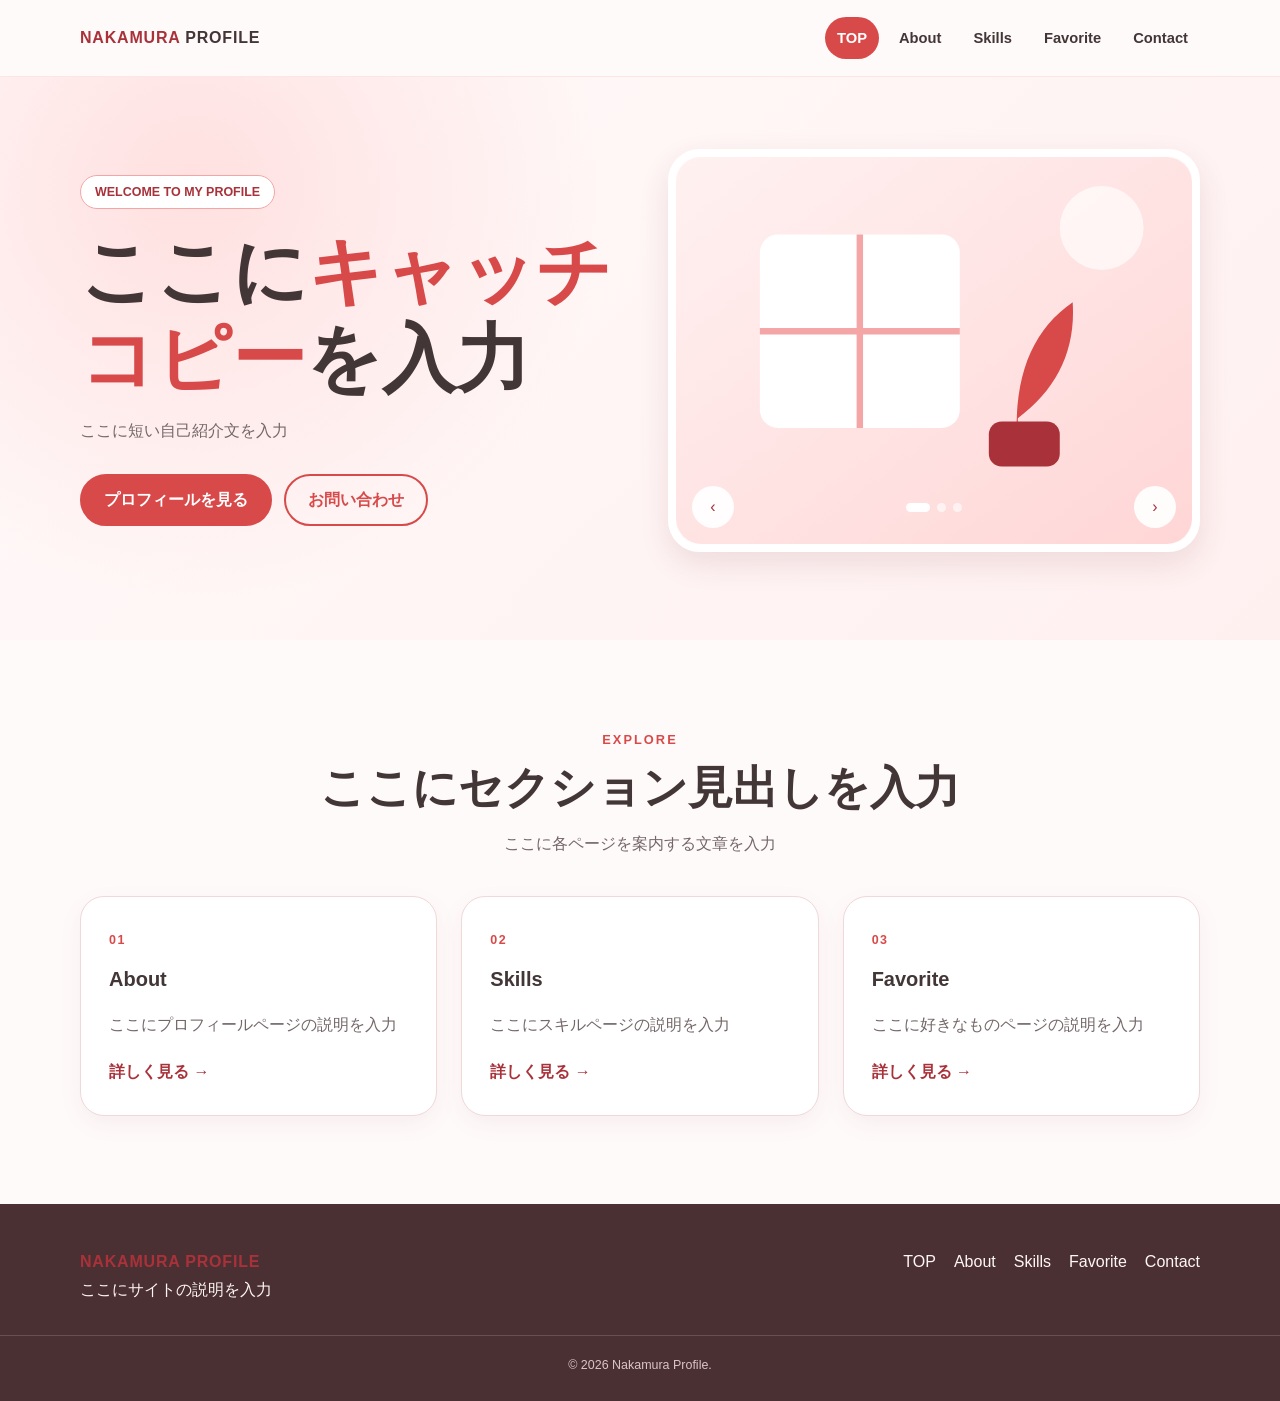
==== index.html @ 10de8b29 "lnitial Commit" ====
<!DOCTYPE html>
<html lang="ja">

<head>
  <meta charset="UTF-8">
  <meta name="viewport" content="width=device-width, initial-scale=1.0">
  <meta name="description" content="中村のプロフィールサイトのトップページです。">
  <title>TOP | Nakamura Profile</title>
  <link rel="stylesheet" href="css/reset.css">
  <link rel="stylesheet" href="css/style.css">
</head>

<body>
  <a class="skip-link" href="#main-content">本文へ移動</a>

  <header class="site-header">
    <div class="header-inner container">
      <a class="site-logo" href="index.html">
        NAKAMURA <span>PROFILE</span>
      </a>

      <button class="menu-button" type="button" aria-label="メニューを開閉" aria-expanded="false"
        aria-controls="global-navigation">
        <span class="menu-button__line"></span>
        <span class="menu-button__line"></span>
        <span class="menu-button__line"></span>
      </button>

      <nav class="global-nav" id="global-navigation" aria-label="メインナビゲーション">
        <ul class="nav-list">
          <li><a class="nav-link" href="index.html" aria-current="page">TOP</a></li>
          <li><a class="nav-link" href="about.html">About</a></li>
          <li><a class="nav-link" href="skills.html">Skills</a></li>
          <li><a class="nav-link" href="favorite.html">Favorite</a></li>
          <li><a class="nav-link" href="contact.html">Contact</a></li>
        </ul>
      </nav>
    </div>
  </header>
  <main id="main-content">
    <section class="hero">
      <div class="hero-inner container">
        <div class="hero__content fade-in">
          <span class="hero__label">WELCOME TO MY PROFILE</span>
          <h1 class="hero__title">
            ここに<em>キャッチコピー</em>を入力
          </h1>
          <p class="hero__text">ここに短い自己紹介文を入力</p>

          <div class="button-row">
            <a class="button" href="about.html">プロフィールを見る</a>
            <a class="button button--outline" href="contact.html">お問い合わせ</a>
          </div>
        </div>

        <div class="slider fade-in" aria-label="プロフィール画像スライダー">
          <div class="slider__track">
            <figure class="slider__slide">
              <img src="img/hero-01.svg" alt="明るい窓辺と植物のイラスト">
            </figure>
            <figure class="slider__slide">
              <img src="img/hero-02.svg" alt="本と飲み物の和やかなイラスト">
            </figure>
            <figure class="slider__slide">
              <img src="img/hero-03.svg" alt="笑顔を表現した明るいイラスト">
            </figure>
          </div>

          <div class="slider__controls">
            <button class="slider__button" type="button" data-slider="previous" aria-label="前の画像">
              ‹
            </button>
            <div class="slider__dots" aria-label="スライド選択"></div>
            <button class="slider__button" type="button" data-slider="next" aria-label="次の画像">
              ›
            </button>
          </div>
        </div>
      </div>
    </section>

    <section class="section">
      <div class="container">
        <div class="section-heading fade-in">
          <p class="section-heading__label">Explore</p>
          <h2 class="section-heading__title">ここにセクション見出しを入力</h2>
          <p class="section-heading__text">ここに各ページを案内する文章を入力</p>
        </div>

        <div class="card-grid">
          <article class="card fade-in">
            <span class="card__label">01</span>
            <h3 class="card__title">About</h3>
            <p class="card__text">ここにプロフィールページの説明を入力</p>
            <a class="card__link" href="about.html">詳しく見る →</a>
          </article>

          <article class="card fade-in">
            <span class="card__label">02</span>
            <h3 class="card__title">Skills</h3>
            <p class="card__text">ここにスキルページの説明を入力</p>
            <a class="card__link" href="skills.html">詳しく見る →</a>
          </article>

          <article class="card fade-in">
            <span class="card__label">03</span>
            <h3 class="card__title">Favorite</h3>
            <p class="card__text">ここに好きなものページの説明を入力</p>
            <a class="card__link" href="favorite.html">詳しく見る →</a>
          </article>
        </div>
      </div>
    </section>
  </main>
  <footer class="site-footer">
    <div class="footer-inner container">
      <div>
        <a class="site-logo" href="index.html">NAKAMURA PROFILE</a>
        <p>ここにサイトの説明を入力</p>
      </div>

      <ul class="footer-nav">
        <li><a href="index.html">TOP</a></li>
        <li><a href="about.html">About</a></li>
        <li><a href="skills.html">Skills</a></li>
        <li><a href="favorite.html">Favorite</a></li>
        <li><a href="contact.html">Contact</a></li>
      </ul>
    </div>

    <p class="footer-copy">&copy; 2026 Nakamura Profile.</p>
  </footer>

  <button class="back-to-top" type="button" aria-label="ページ上部へ戻る">
    ↑
  </button>

  <script src="js/script.js"></script>
</body>

</html>
---- css/style.css ----
@charset "UTF-8";

:root {
  --red: #d84a4a;
  --dark-red: #a9323a;
  --soft-red: #fff0f0;
  --pink: #f4a6a6;
  --text: #433637;
  --muted: #746768;
  --white: #ffffff;
  --line: #efd9d9;
  --shadow: 0 12px 30px rgba(126, 50, 55, 0.12);
  --radius: 24px;
  --content-width: 1120px;
}

body {
  min-height: 100vh;
  color: var(--text);
  background: #fffafa;
  font-family: "Yu Gothic", "Hiragino Kaku Gothic ProN", Meiryo, sans-serif;
  line-height: 1.8;
}

body.menu-open {
  overflow: hidden;
}

.container {
  width: min(calc(100% - 40px), var(--content-width));
  margin-inline: auto;
}

.section {
  padding: 88px 0;
}

.section-heading {
  margin-bottom: 38px;
  text-align: center;
}

.section-heading__label {
  color: var(--red);
  font-size: 0.8rem;
  font-weight: 800;
  letter-spacing: 0.16em;
  text-transform: uppercase;
}

.section-heading__title {
  margin-top: 6px;
  font-size: clamp(1.8rem, 5vw, 2.8rem);
  line-height: 1.35;
}

.section-heading__text {
  max-width: 720px;
  margin: 12px auto 0;
  color: var(--muted);
}

.site-header {
  position: sticky;
  z-index: 100;
  top: 0;
  border-bottom: 1px solid rgba(216, 74, 74, 0.12);
  background: rgba(255, 250, 250, 0.94);
  backdrop-filter: blur(12px);
}

.header-inner {
  display: flex;
  min-height: 76px;
  align-items: center;
  justify-content: space-between;
  gap: 24px;
}

.site-logo {
  color: var(--dark-red);
  font-weight: 900;
  letter-spacing: 0.05em;
}

.site-logo span {
  color: var(--text);
}

.nav-list {
  display: flex;
  align-items: center;
  gap: 8px;
}

.nav-link {
  display: block;
  padding: 8px 12px;
  border-radius: 999px;
  font-size: 0.92rem;
  font-weight: 700;
}

.nav-link:hover,
.nav-link[aria-current="page"] {
  color: var(--white);
  background: var(--red);
}

.menu-button {
  display: none;
  width: 44px;
  height: 44px;
  padding: 10px;
  border: 0;
  border-radius: 12px;
  color: var(--text);
  background: var(--soft-red);
  cursor: pointer;
}

.menu-button__line {
  display: block;
  height: 2px;
  margin: 5px 0;
  background: currentColor;
  transition: 0.25s;
}

.menu-button[aria-expanded="true"] .menu-button__line:nth-child(1) {
  transform: translateY(7px) rotate(45deg);
}

.menu-button[aria-expanded="true"] .menu-button__line:nth-child(2) {
  opacity: 0;
}

.menu-button[aria-expanded="true"] .menu-button__line:nth-child(3) {
  transform: translateY(-7px) rotate(-45deg);
}

.hero {
  padding: 72px 0 88px;
  overflow: hidden;
  background:
    radial-gradient(circle at 15% 20%, #ffe0e0, transparent 35%),
    linear-gradient(135deg, #fffafa, var(--soft-red));
}

.hero-inner,
.page-hero__inner,
.profile-layout,
.contact-layout {
  display: grid;
  grid-template-columns: 1fr 1fr;
  align-items: center;
  gap: 56px;
}

.hero__label {
  display: inline-flex;
  padding: 5px 14px;
  border: 1px solid var(--pink);
  border-radius: 999px;
  color: var(--dark-red);
  background: var(--white);
  font-size: 0.78rem;
  font-weight: 800;
}

.hero__title {
  margin-top: 20px;
  font-size: clamp(2.4rem, 7vw, 4.6rem);
  line-height: 1.18;
}

.hero__title em {
  color: var(--red);
  font-style: normal;
}

.hero__text,
.page-hero__text,
.card__text {
  margin-top: 14px;
  color: var(--muted);
}

.button-row {
  display: flex;
  flex-wrap: wrap;
  gap: 12px;
  margin-top: 28px;
}

.button {
  display: inline-flex;
  min-height: 48px;
  align-items: center;
  justify-content: center;
  padding: 10px 22px;
  border: 2px solid var(--red);
  border-radius: 999px;
  color: var(--white);
  background: var(--red);
  font-weight: 800;
  cursor: pointer;
  transition: 0.2s;
}

.button:hover {
  color: var(--red);
  background: var(--white);
  transform: translateY(-2px);
}

.button--outline {
  color: var(--red);
  background: transparent;
}

.slider {
  position: relative;
  overflow: hidden;
  border: 8px solid var(--white);
  border-radius: 32px;
  box-shadow: var(--shadow);
}

.slider__track {
  display: flex;
  transition: transform 0.55s ease;
}

.slider__slide {
  min-width: 100%;
}

.slider__slide img {
  width: 100%;
  aspect-ratio: 4 / 3;
  object-fit: cover;
}

.slider__controls {
  position: absolute;
  right: 16px;
  bottom: 16px;
  left: 16px;
  display: flex;
  align-items: center;
  justify-content: space-between;
}

.slider__button {
  display: grid;
  width: 42px;
  height: 42px;
  place-items: center;
  border: 0;
  border-radius: 50%;
  color: var(--dark-red);
  background: rgba(255, 255, 255, 0.92);
  cursor: pointer;
}

.slider__dots {
  display: flex;
  gap: 7px;
}

.slider__dot {
  width: 9px;
  height: 9px;
  padding: 0;
  border: 0;
  border-radius: 50%;
  background: rgba(255, 255, 255, 0.6);
  cursor: pointer;
}

.slider__dot.is-active {
  width: 24px;
  border-radius: 8px;
  background: var(--white);
}

.page-hero {
  padding: 64px 0;
  background: linear-gradient(135deg, var(--soft-red), #ffffff);
}

.page-hero__title {
  font-size: clamp(2.2rem, 6vw, 4rem);
  line-height: 1.25;
}

.page-hero__image {
  max-height: 330px;
  margin-inline: auto;
}

.card-grid {
  display: grid;
  grid-template-columns: repeat(3, 1fr);
  gap: 24px;
}

.card {
  height: 100%;
  padding: 28px;
  border: 1px solid var(--line);
  border-radius: var(--radius);
  background: var(--white);
  box-shadow: 0 8px 24px rgba(120, 45, 50, 0.06);
}

.card__label {
  color: var(--red);
  font-size: 0.78rem;
  font-weight: 900;
  letter-spacing: 0.12em;
}

.card__title {
  margin-top: 7px;
  font-size: 1.25rem;
}

.card__link {
  display: inline-block;
  margin-top: 18px;
  color: var(--dark-red);
  font-weight: 800;
}

.profile-layout {
  grid-template-columns: 0.85fr 1.15fr;
}

.profile-image {
  border-radius: var(--radius);
  box-shadow: var(--shadow);
}

.info-list {
  display: grid;
  gap: 16px;
}

.info-item {
  padding: 20px 22px;
  border-left: 5px solid var(--red);
  border-radius: 0 18px 18px 0;
  background: var(--white);
  box-shadow: 0 7px 20px rgba(120, 45, 50, 0.06);
}

.info-item__label {
  color: var(--dark-red);
  font-size: 0.8rem;
  font-weight: 900;
}

.skill-header {
  display: flex;
  align-items: flex-start;
  justify-content: space-between;
  gap: 12px;
}

.badge {
  padding: 3px 9px;
  border-radius: 999px;
  color: var(--dark-red);
  background: var(--soft-red);
  font-size: 0.72rem;
  font-weight: 800;
}

.meter {
  height: 10px;
  margin-top: 19px;
  overflow: hidden;
  border-radius: 99px;
  background: #f1e4e4;
}

.meter__bar {
  height: 100%;
  border-radius: inherit;
  background: linear-gradient(90deg, var(--red), var(--pink));
}

.favorite-card {
  overflow: hidden;
  padding: 0;
}

.favorite-card__visual {
  display: grid;
  min-height: 150px;
  place-items: center;
  color: var(--red);
  background: linear-gradient(135deg, var(--soft-red), #fff7f0);
  font-size: 3rem;
}

.favorite-card__body {
  padding: 24px;
}

.contact-layout {
  grid-template-columns: 0.75fr 1.25fr;
  align-items: start;
}

.contact-side img {
  margin-bottom: 24px;
  border-radius: var(--radius);
}

.form {
  padding: 32px;
  border: 1px solid var(--line);
  border-radius: var(--radius);
  background: var(--white);
  box-shadow: var(--shadow);
}

.form__group + .form__group {
  margin-top: 20px;
}

.form__label {
  display: inline-block;
  margin-bottom: 7px;
  font-weight: 800;
}

.form__required {
  margin-left: 7px;
  color: var(--red);
  font-size: 0.72rem;
}

.form__input {
  width: 100%;
  padding: 13px 15px;
  border: 1px solid #d9caca;
  border-radius: 12px;
  color: var(--text);
  background: #fffdfd;
  outline: none;
}

.form__input:focus {
  border-color: var(--red);
  box-shadow: 0 0 0 4px rgba(216, 74, 74, 0.12);
}

textarea.form__input {
  min-height: 170px;
  resize: vertical;
}

.form__error {
  min-height: 1.5em;
  margin-top: 4px;
  color: #b52631;
  font-size: 0.82rem;
}

.form__input.is-error {
  border-color: #b52631;
  background: #fff6f6;
}

.form__status {
  margin-top: 18px;
  padding: 12px;
  border-radius: 12px;
  color: #23633d;
  background: #e9f8ef;
  font-weight: 700;
}

.site-footer {
  padding: 44px 0 24px;
  color: #fff6f6;
  background: #4a3032;
}

.footer-inner {
  display: flex;
  align-items: flex-start;
  justify-content: space-between;
  gap: 30px;
}

.footer-nav {
  display: flex;
  flex-wrap: wrap;
  justify-content: flex-end;
  gap: 12px 18px;
}

.footer-copy {
  margin-top: 30px;
  padding-top: 18px;
  border-top: 1px solid rgba(255, 255, 255, 0.15);
  color: #d9c6c6;
  font-size: 0.78rem;
  text-align: center;
}

.back-to-top {
  position: fixed;
  z-index: 90;
  right: 22px;
  bottom: 22px;
  width: 48px;
  height: 48px;
  border: 0;
  border-radius: 50%;
  color: var(--white);
  background: var(--red);
  box-shadow: var(--shadow);
  cursor: pointer;
  opacity: 0;
  pointer-events: none;
  transform: translateY(12px);
  transition: 0.25s;
}

.back-to-top.is-visible {
  opacity: 1;
  pointer-events: auto;
  transform: none;
}

.fade-in {
  opacity: 0;
  transform: translateY(24px);
  transition: opacity 0.7s, transform 0.7s;
}

.fade-in.is-visible {
  opacity: 1;
  transform: none;
}

.skip-link {
  position: fixed;
  z-index: 999;
  top: 8px;
  left: 8px;
  padding: 8px 12px;
  color: var(--white);
  background: var(--dark-red);
  transform: translateY(-150%);
}

.skip-link:focus {
  transform: none;
}

@media (max-width: 820px) {
  .section {
    padding: 64px 0;
  }

  .menu-button {
    display: block;
  }

  .global-nav {
    position: fixed;
    top: 76px;
    right: 0;
    left: 0;
    padding: 20px;
    border-bottom: 1px solid var(--line);
    background: #fffafa;
    opacity: 0;
    pointer-events: none;
    transform: translateY(-12px);
    transition: 0.25s;
  }

  .global-nav.is-open {
    opacity: 1;
    pointer-events: auto;
    transform: none;
  }

  .nav-list {
    flex-direction: column;
    align-items: stretch;
  }

  .nav-link {
    padding: 12px;
    text-align: center;
  }

  .hero-inner,
  .page-hero__inner,
  .profile-layout,
  .contact-layout {
    grid-template-columns: 1fr;
  }

  .hero__content {
    text-align: center;
  }

  .button-row {
    justify-content: center;
  }

  .card-grid {
    grid-template-columns: repeat(2, 1fr);
  }
}

@media (max-width: 560px) {
  .container {
    width: min(calc(100% - 28px), var(--content-width));
  }

  .header-inner {
    min-height: 68px;
  }

  .global-nav {
    top: 68px;
  }

  .hero {
    padding: 48px 0 64px;
  }

  .card-grid {
    grid-template-columns: 1fr;
  }

  .form {
    padding: 22px 18px;
  }

  .footer-inner {
    flex-direction: column;
  }

  .footer-nav {
    justify-content: flex-start;
  }
}

@media (prefers-reduced-motion: reduce) {
  *,
  *::before,
  *::after {
    scroll-behavior: auto !important;
    transition-duration: 0.01ms !important;
  }
}
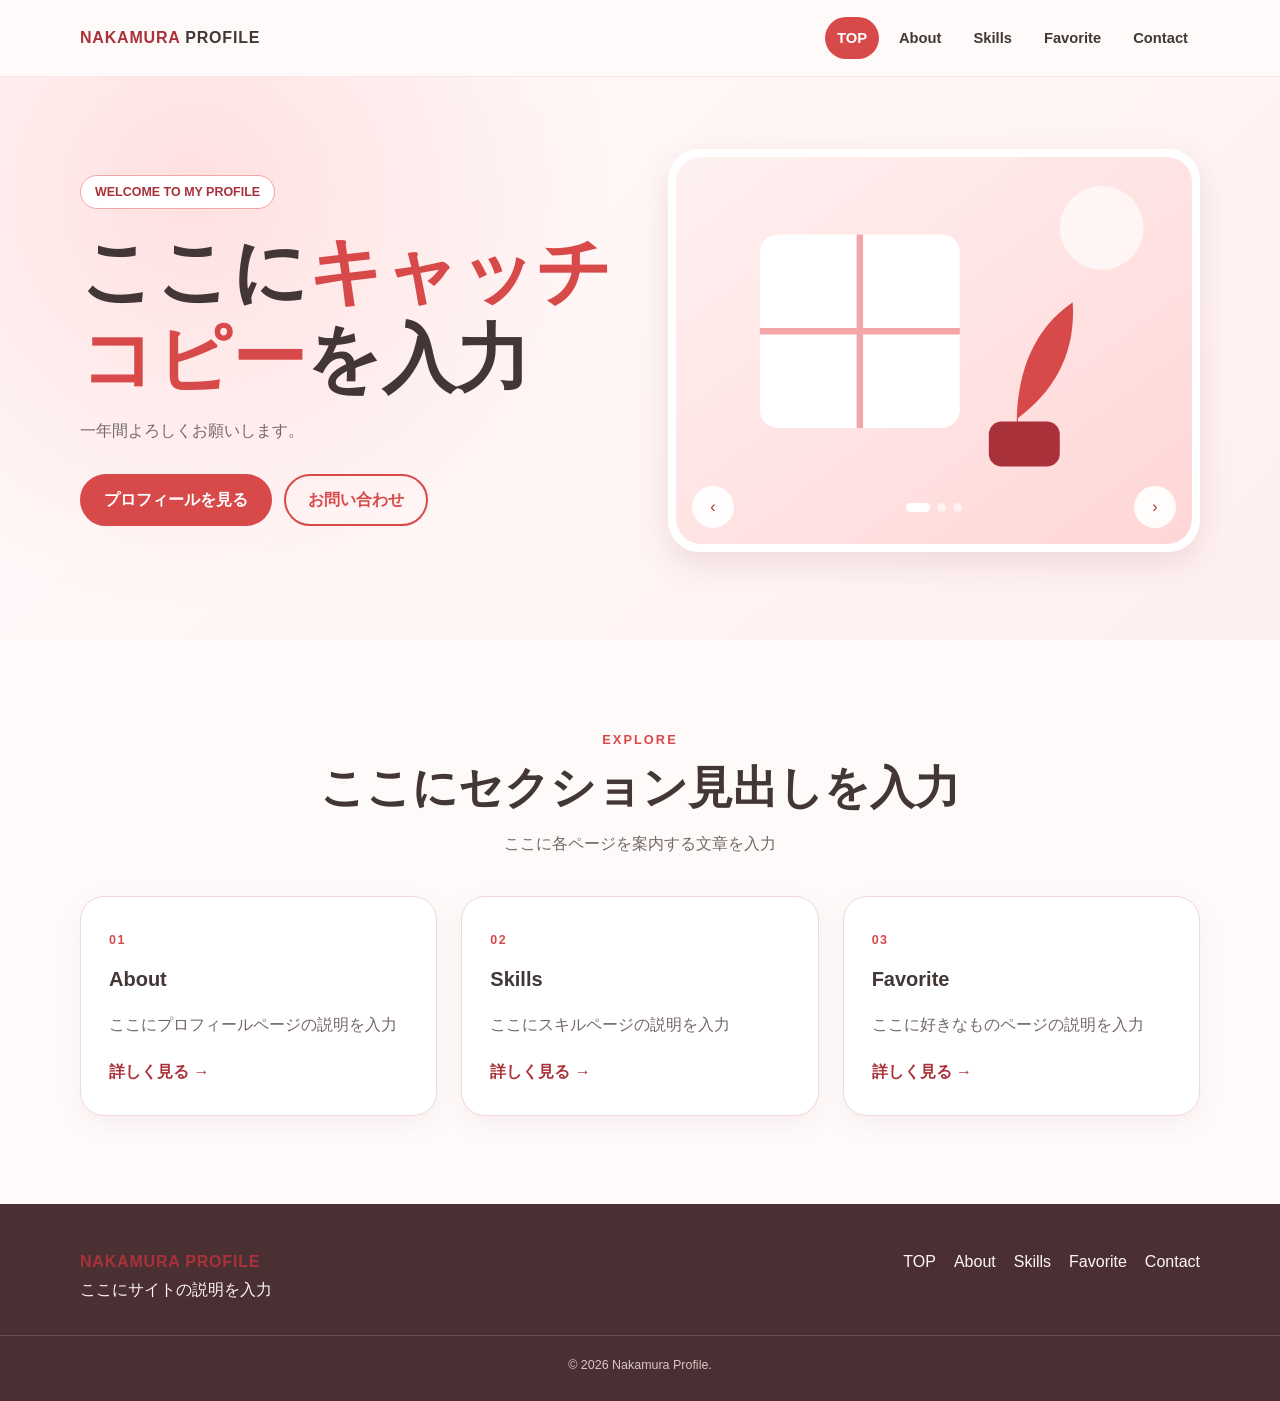
==== commit b97ce7f5: "スキル" ====
--- a/index.html
+++ b/index.html
@@ -45,7 +45,7 @@
           <h1 class="hero__title">
             ここに<em>キャッチコピー</em>を入力
           </h1>
-          <p class="hero__text">ここに短い自己紹介文を入力</p>
+          <p class="hero__text">一年間よろしくお願いします。</p>
 
           <div class="button-row">
             <a class="button" href="about.html">プロフィールを見る</a>
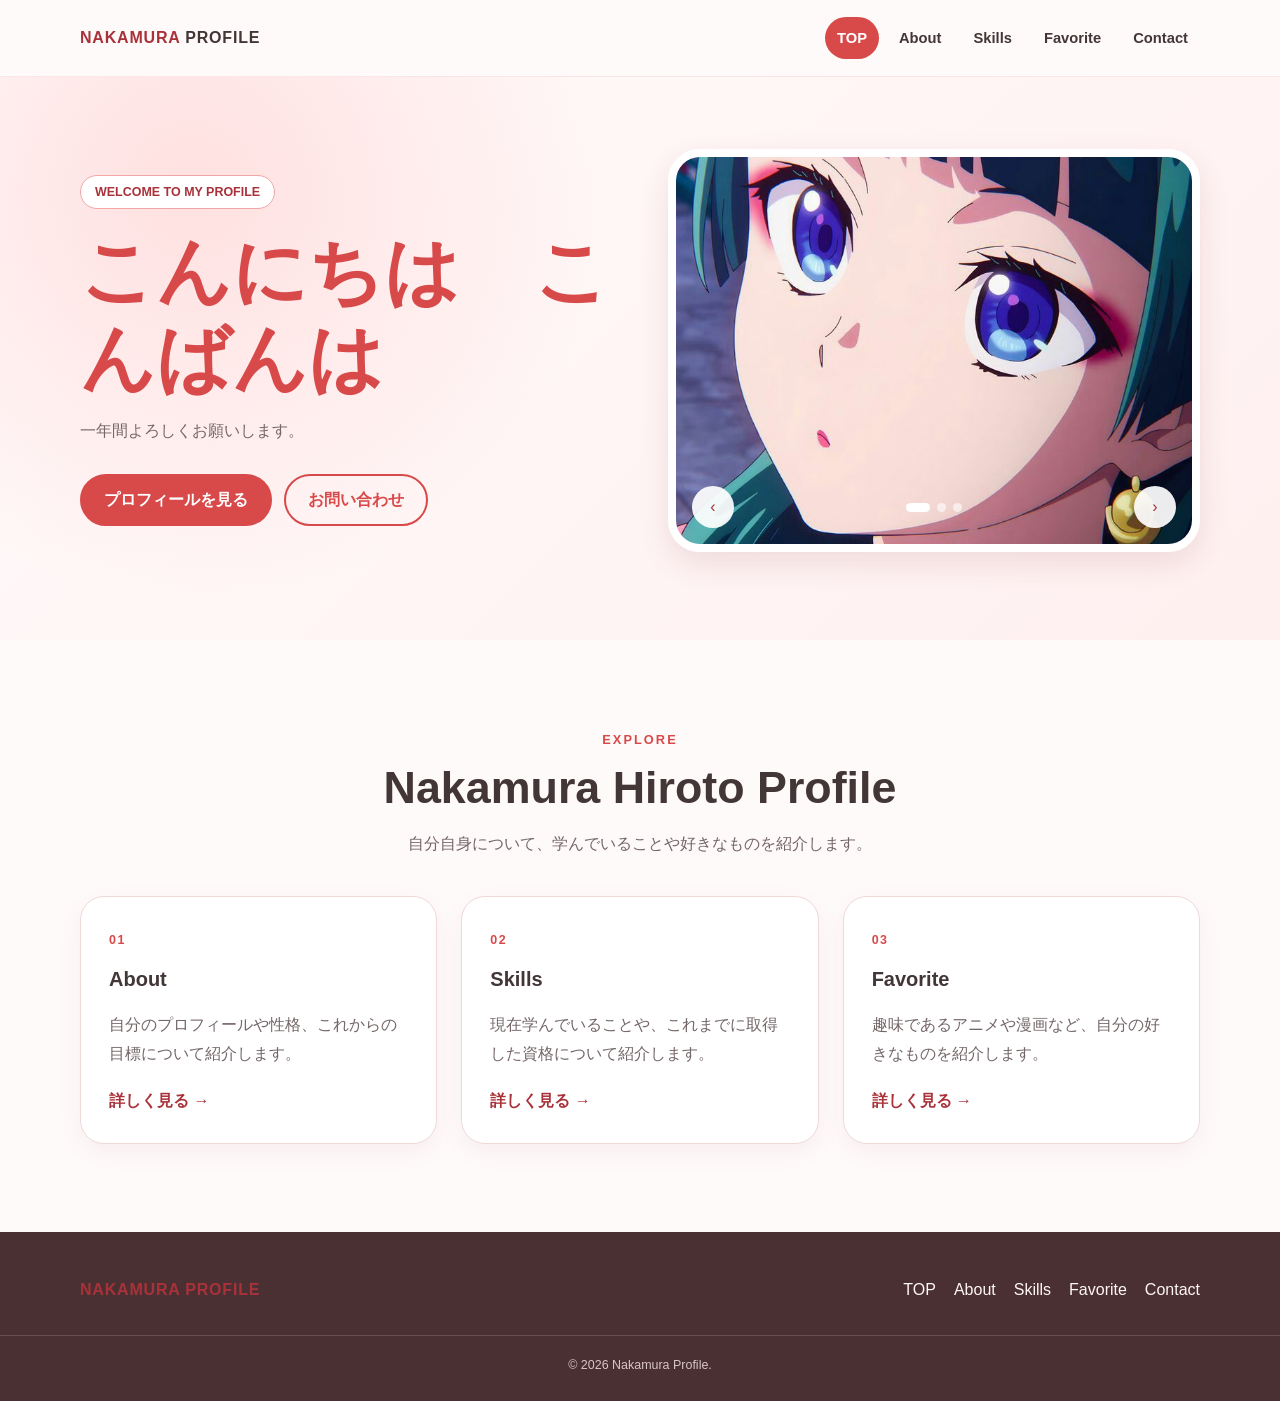
==== commit 6970c2ac: "aho" ====
--- a/index.html
+++ b/index.html
@@ -43,7 +43,7 @@
         <div class="hero__content fade-in">
           <span class="hero__label">WELCOME TO MY PROFILE</span>
           <h1 class="hero__title">
-            ここに<em>キャッチコピー</em>を入力
+            <em>こんにちは　こんばんは</em>
           </h1>
           <p class="hero__text">一年間よろしくお願いします。</p>
 
@@ -56,13 +56,13 @@
         <div class="slider fade-in" aria-label="プロフィール画像スライダー">
           <div class="slider__track">
             <figure class="slider__slide">
-              <img src="img/hero-01.svg" alt="明るい窓辺と植物のイラスト">
+              <img src="img/maomao.jpg" alt="明るい窓辺と植物のイラスト">
             </figure>
             <figure class="slider__slide">
-              <img src="img/hero-02.svg" alt="本と飲み物の和やかなイラスト">
+              <img src="img/hurirenn.webp" alt="本と飲み物の和やかなイラスト">
             </figure>
             <figure class="slider__slide">
-              <img src="img/hero-03.svg" alt="笑顔を表現した明るいイラスト">
+              <img src="img/kana.jpg" alt="笑顔を表現した明るいイラスト">
             </figure>
           </div>
 
@@ -83,29 +83,29 @@
       <div class="container">
         <div class="section-heading fade-in">
           <p class="section-heading__label">Explore</p>
-          <h2 class="section-heading__title">ここにセクション見出しを入力</h2>
-          <p class="section-heading__text">ここに各ページを案内する文章を入力</p>
+          <h2 class="section-heading__title">Nakamura Hiroto Profile</h2>
+          <p class="section-heading__text">自分自身について、学んでいることや好きなものを紹介します。</p>
         </div>
 
         <div class="card-grid">
           <article class="card fade-in">
             <span class="card__label">01</span>
             <h3 class="card__title">About</h3>
-            <p class="card__text">ここにプロフィールページの説明を入力</p>
+            <p class="card__text">自分のプロフィールや性格、これからの目標について紹介します。</p>
             <a class="card__link" href="about.html">詳しく見る →</a>
           </article>
 
           <article class="card fade-in">
             <span class="card__label">02</span>
             <h3 class="card__title">Skills</h3>
-            <p class="card__text">ここにスキルページの説明を入力</p>
+            <p class="card__text">現在学んでいることや、これまでに取得した資格について紹介します。</p>
             <a class="card__link" href="skills.html">詳しく見る →</a>
           </article>
 
           <article class="card fade-in">
             <span class="card__label">03</span>
             <h3 class="card__title">Favorite</h3>
-            <p class="card__text">ここに好きなものページの説明を入力</p>
+            <p class="card__text">趣味であるアニメや漫画など、自分の好きなものを紹介します。</p>
             <a class="card__link" href="favorite.html">詳しく見る →</a>
           </article>
         </div>
@@ -116,7 +116,7 @@
     <div class="footer-inner container">
       <div>
         <a class="site-logo" href="index.html">NAKAMURA PROFILE</a>
-        <p>ここにサイトの説明を入力</p>
+        <p></p>
       </div>
 
       <ul class="footer-nav">
